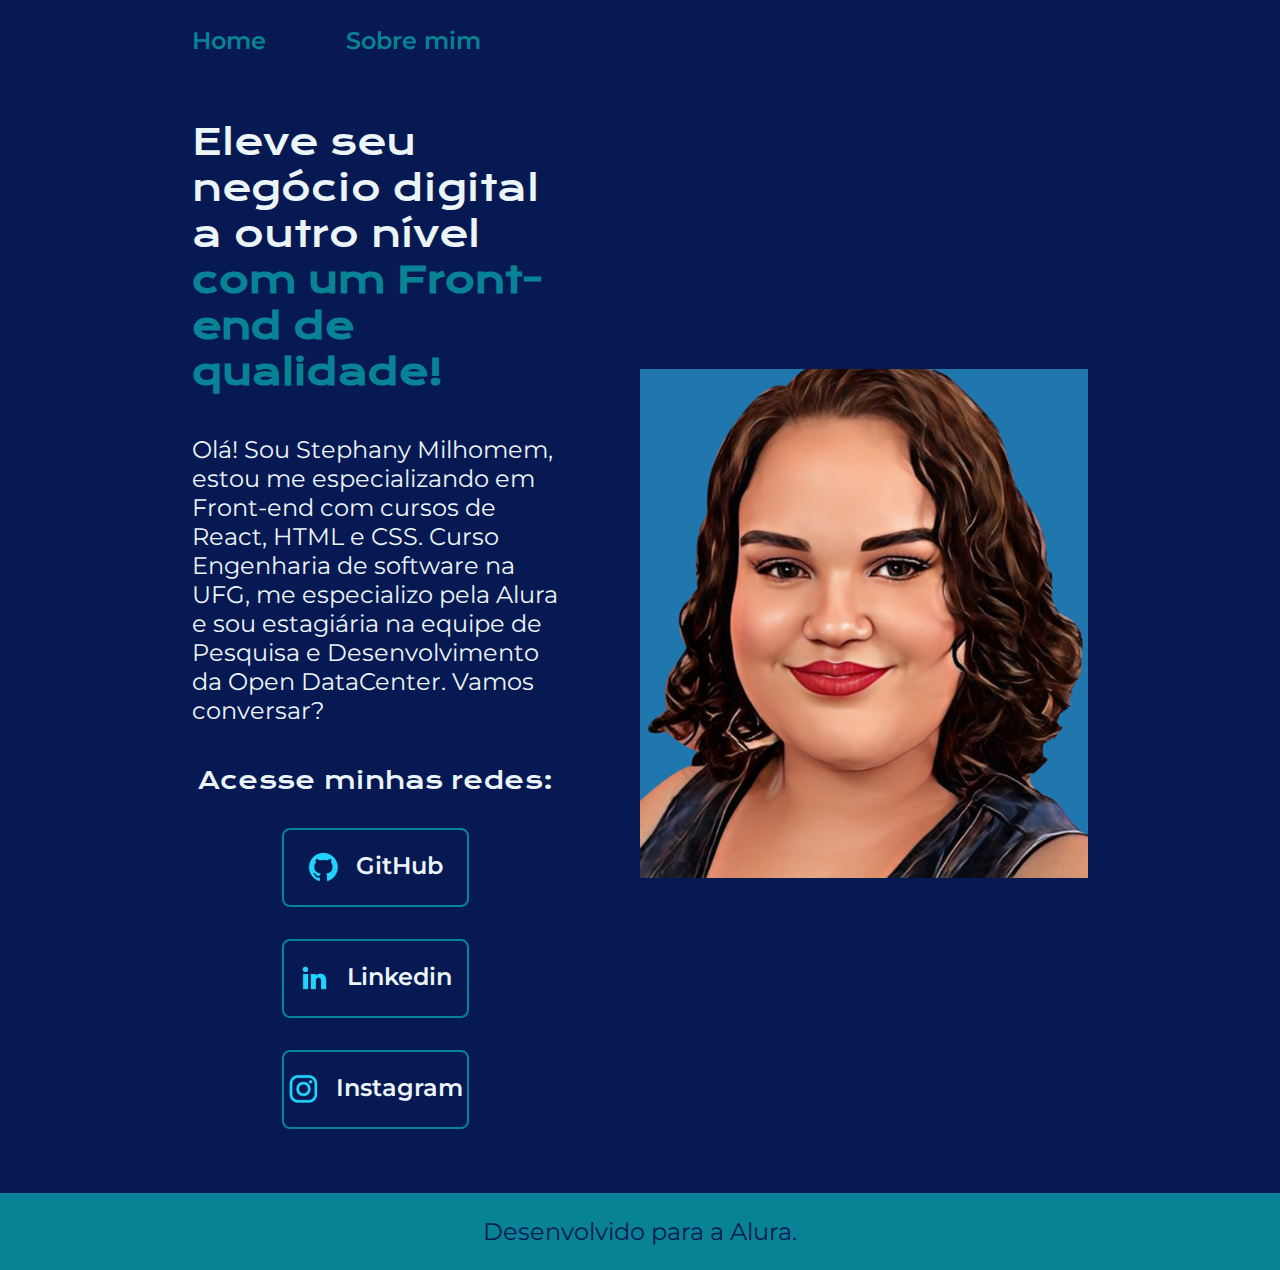
==== index.html @ bf951529 "first commit" ====
<!DOCTYPE html>
<html lang="pt-br">
<head>
    <meta charset="UTF-8">
    <meta http-equiv="X-UA-Compatible" content="IE=edge">
    <meta name="viewport" content="width=device-width, initial-scale=1.0">
    <title>Portifolio</title>
    <link rel="stylesheet" href="./styles/style.css">
</head>
<body>
    <header class="cabecalho">
        <nav class="cabecalho__menu">
            <a class="cabecalho__menu__link" href="index.html">Home</a>
            <a class="cabecalho__menu__link" href="about.html">Sobre mim</a>
        </nav>
    </header>
    <main class="apresentacao">
        <section class="apresentacao__conteudo">
            <h1 class="apresentacao__conteudo__titulo">Eleve seu negócio digital a outro nível <strong class="titulo-destaque"> com um Front-end de qualidade!</strong></h1>
            <p class="apresentacao__conteudo__paragrafo">Olá! Sou Stephany Milhomem, estou me especializando em Front-end com cursos de React, HTML e CSS. Curso Engenharia de software na UFG, me especializo pela Alura e sou estagiária na equipe de Pesquisa e Desenvolvimento da Open DataCenter. Vamos conversar?</p>
            <div class="apresentacao__conteudo__links">
                <h2 class="apresentacao__conteudo__links__subtitulo">Acesse minhas redes:</h2>
                <a class="apresentacao__conteudo__links__navegacao" href="https://github.com/StephanyMil">
                    <img src="./assets/github.png">
                    GitHub
                </a>
                <a class="apresentacao__conteudo__links__navegacao" href="https://www.linkedin.com/in/stephany-de-oliveira-sousa-milhomem-a32288246/">
                    <img src="./assets/linkedin.png">
                    Linkedin
                </a>
                <a class="apresentacao__conteudo__links__navegacao" href="https://www.instagram.com/milhomemstephany/">
                    <img src="./assets/instagram.png">
                    Instagram
                </a>
            </div>
        </section>
        <img class="apresentacao__imagem" src="./assets/open.png" alt="Foto de perfil da Stephany na Open Datacenter">
    </main>
    <footer class="rodape">
        <p>Desenvolvido para a Alura.</p>
    </footer>
</body>
</html>
---- styles/style.css ----
@import url('https://fonts.googleapis.com/css2?family=Krona+One&family=Montserrat:ital,wght@0,100..900;1,100..900&display=swap');

:root {
    --cor-primaria: #071952;
    --cor-secundaria: #EBF4F6;
    --cor-terciaria: #088395;
    --cor-hover: #102C57;

    --fonte-primaria: "Krona One", sans-serif;
    --fonte-secundaria: "Montserrat", sans-serif;
}

* {
    margin: 0;
    padding: 0;
}

body {
    box-sizing: border-box;
    background-color: var(--cor-primaria);
    color: var(--cor-secundaria);
}

.cabecalho {
    padding: 2% 0% 0% 15%;
}

.cabecalho__menu {
    display: flex;
    gap: 80px
}

.cabecalho__menu__link {
    font-family: var(--fonte-secundaria);
    font-size: 1.5rem;
    font-weight: 600;
    color: var(--cor-terciaria);
    text-decoration: none;
}

.apresentacao {
    padding: 5% 15%;
    display: flex;
    align-items: center;
    justify-content: space-between;
    gap: 82px;
}

.apresentacao__conteudo {
    width: 50%;
    display: flex;
    flex-direction: column;
    gap: 40px;
}

.apresentacao__conteudo__titulo {
    font-size: 2.25rem;
    font-family: var(--fonte-primaria);
    font-weight: 400;
    font-style: normal;
}

.titulo-destaque {
    color: var(--cor-terciaria);
}

.apresentacao__conteudo__paragrafo {
    font-size: 1.5rem;
    font-family: var(--fonte-secundaria);
}

.apresentacao__conteudo__links {
    display: flex;
    justify-content: space-between;
    flex-direction: column;
    align-items: center;
    gap: 32px;
}

.apresentacao__conteudo__links__subtitulo {
    font-family: var(--fonte-primaria);
    font-weight: 400;
    font-size: 1.5rem;
}

.apresentacao__conteudo__links__navegacao{
    color: var(--cor-secundaria);
    border: 2px solid var(--cor-terciaria);
    display: flex;
    justify-content: center;
    gap: 16px;
    width: 50%;
    text-align: center;
    border-radius: 8px;
    font-size: 1.5rem;
    font-family: var(--fonte-secundaria);
    font-weight: 600;
    padding: 21.5px 0;
    text-decoration: none;
}

.apresentacao__conteudo__links__link:hover {
    background-color: var(--cor-hover);
}

.apresentacao__imagem {
    width: 50%;
}

.rodape {
    color: var(--cor-primaria);
    background-color: var(--cor-terciaria);
    padding: 24px;
    text-align: center;
    font-family: var(--fonte-secundaria);
    font-size: 1.5rem;
    font-weight: 400;

}

@media (max-width: 1200px) {

    .cabecalho {
        padding: 10%;
    }

    .cabecalho__menu {
        justify-content: center;
    }

    .apresentacao {
        flex-direction: column-reverse;
        padding: 5%;
    }

    .apresentacao__conteudo {
        width: auto;
    }

}
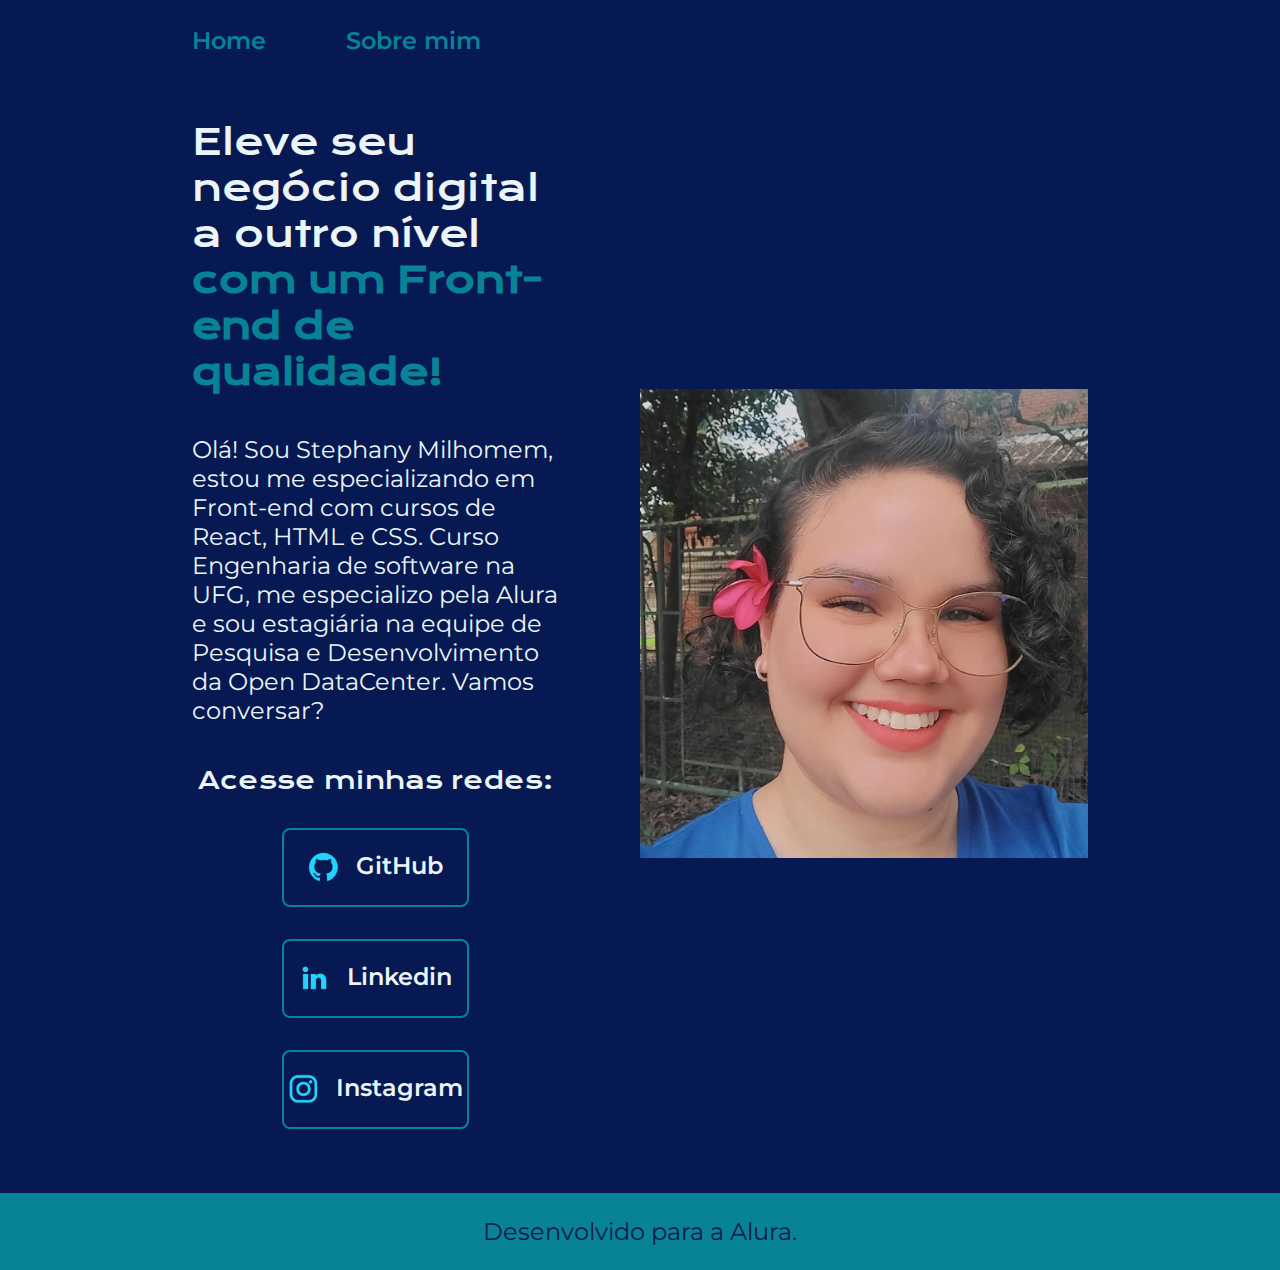
==== commit df0fba48: "Update main image" ====
--- a/index.html
+++ b/index.html
@@ -34,7 +34,7 @@
                 </a>
             </div>
         </section>
-        <img class="apresentacao__imagem" src="./assets/open.png" alt="Foto de perfil da Stephany na Open Datacenter">
+        <img class="apresentacao__imagem" src="./assets/Mídia.png" alt="Foto de perfil da Stephany na Open Datacenter">
     </main>
     <footer class="rodape">
         <p>Desenvolvido para a Alura.</p>
